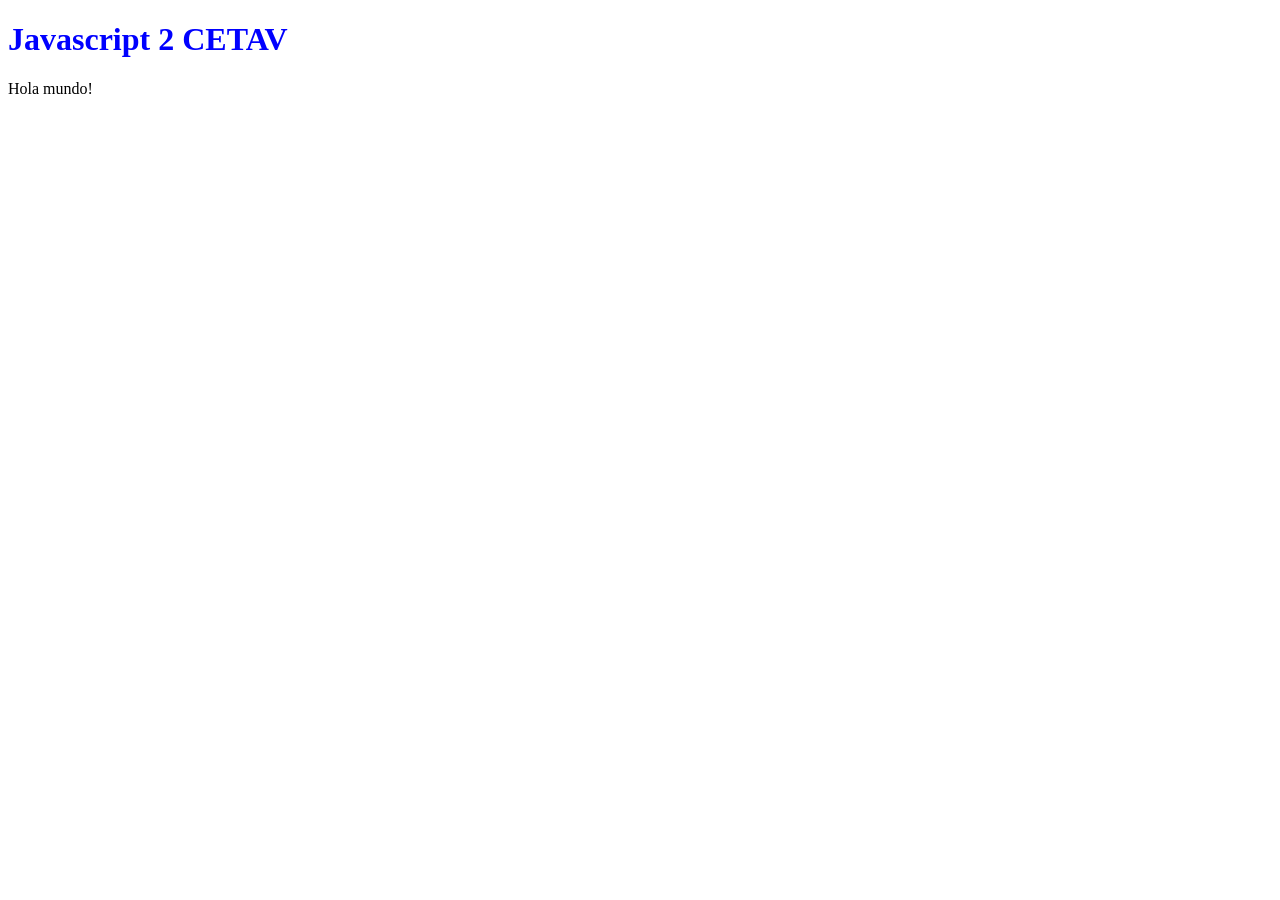
==== src/index.html @ eb794f96 "First commit, initialized repository." ====
<!DOCTYPE html>
<html lang="en">
<head>
  <meta charset="UTF-8">
  <meta name="viewport" content="width=device-width, initial-scale=1.0">
  <meta http-equiv="X-UA-Compatible" content="ie=edge">
  <link rel="stylesheet" href="css/styles.css">
  <title>Javascript 2 CETAV</title>
</head>
<body>
  <h1>Javascript 2 CETAV</h1>
  <div id="container"></div>
  <script src="js/script.js"></script>
</body>
</html>
---- src/css/styles.css ----
/* Project styles */

h1 {
  color: blue;
}
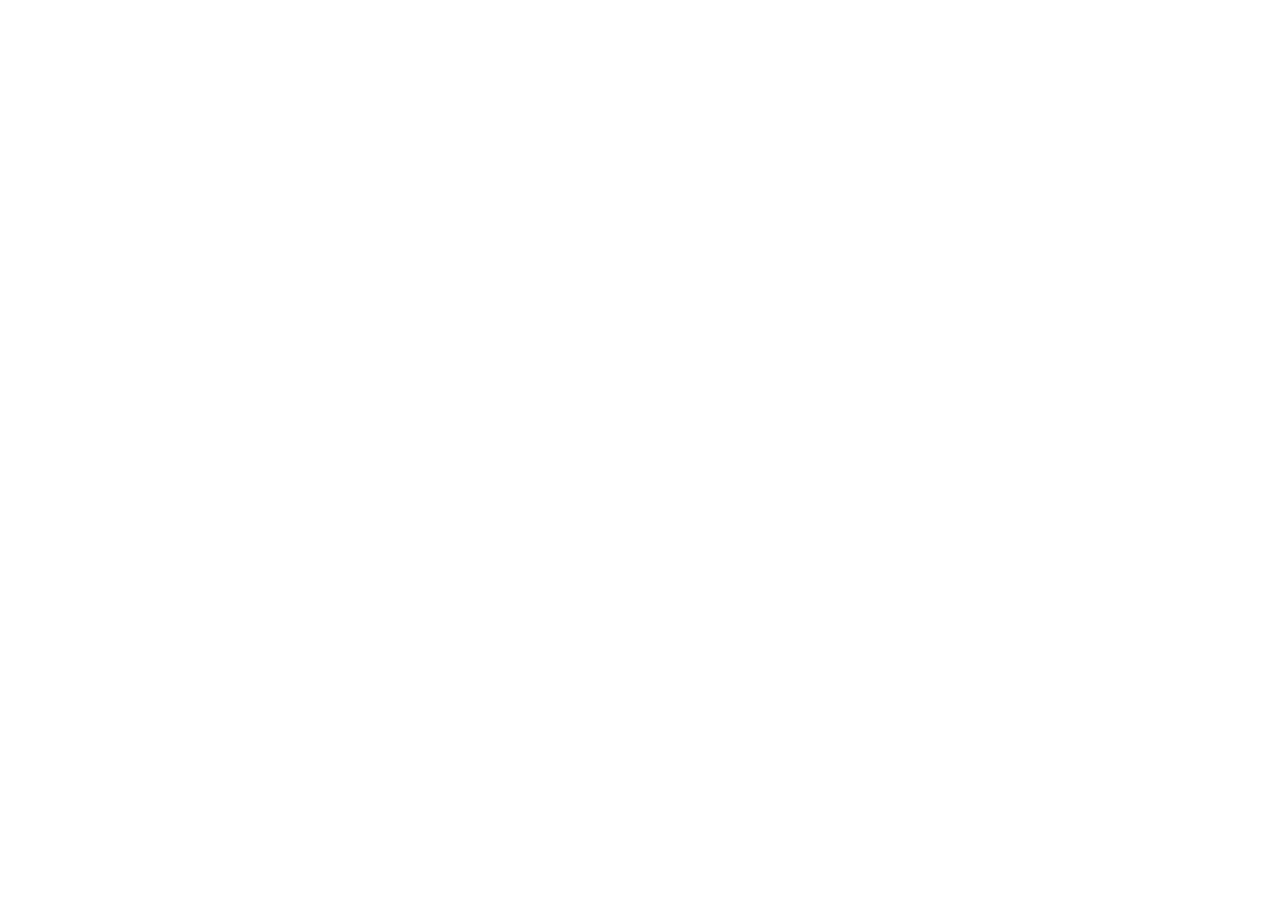
==== commit 1c6f2541: "Have added basic structure for PSD project." ====
--- a/src/index.html
+++ b/src/index.html
@@ -5,11 +5,9 @@
   <meta name="viewport" content="width=device-width, initial-scale=1.0">
   <meta http-equiv="X-UA-Compatible" content="ie=edge">
   <link rel="stylesheet" href="css/styles.css">
-  <title>Javascript 2 CETAV</title>
+  <title>PSD final test.</title>
 </head>
 <body>
-  <h1>Javascript 2 CETAV</h1>
-  <div id="container"></div>
   <script src="js/script.js"></script>
 </body>
 </html>
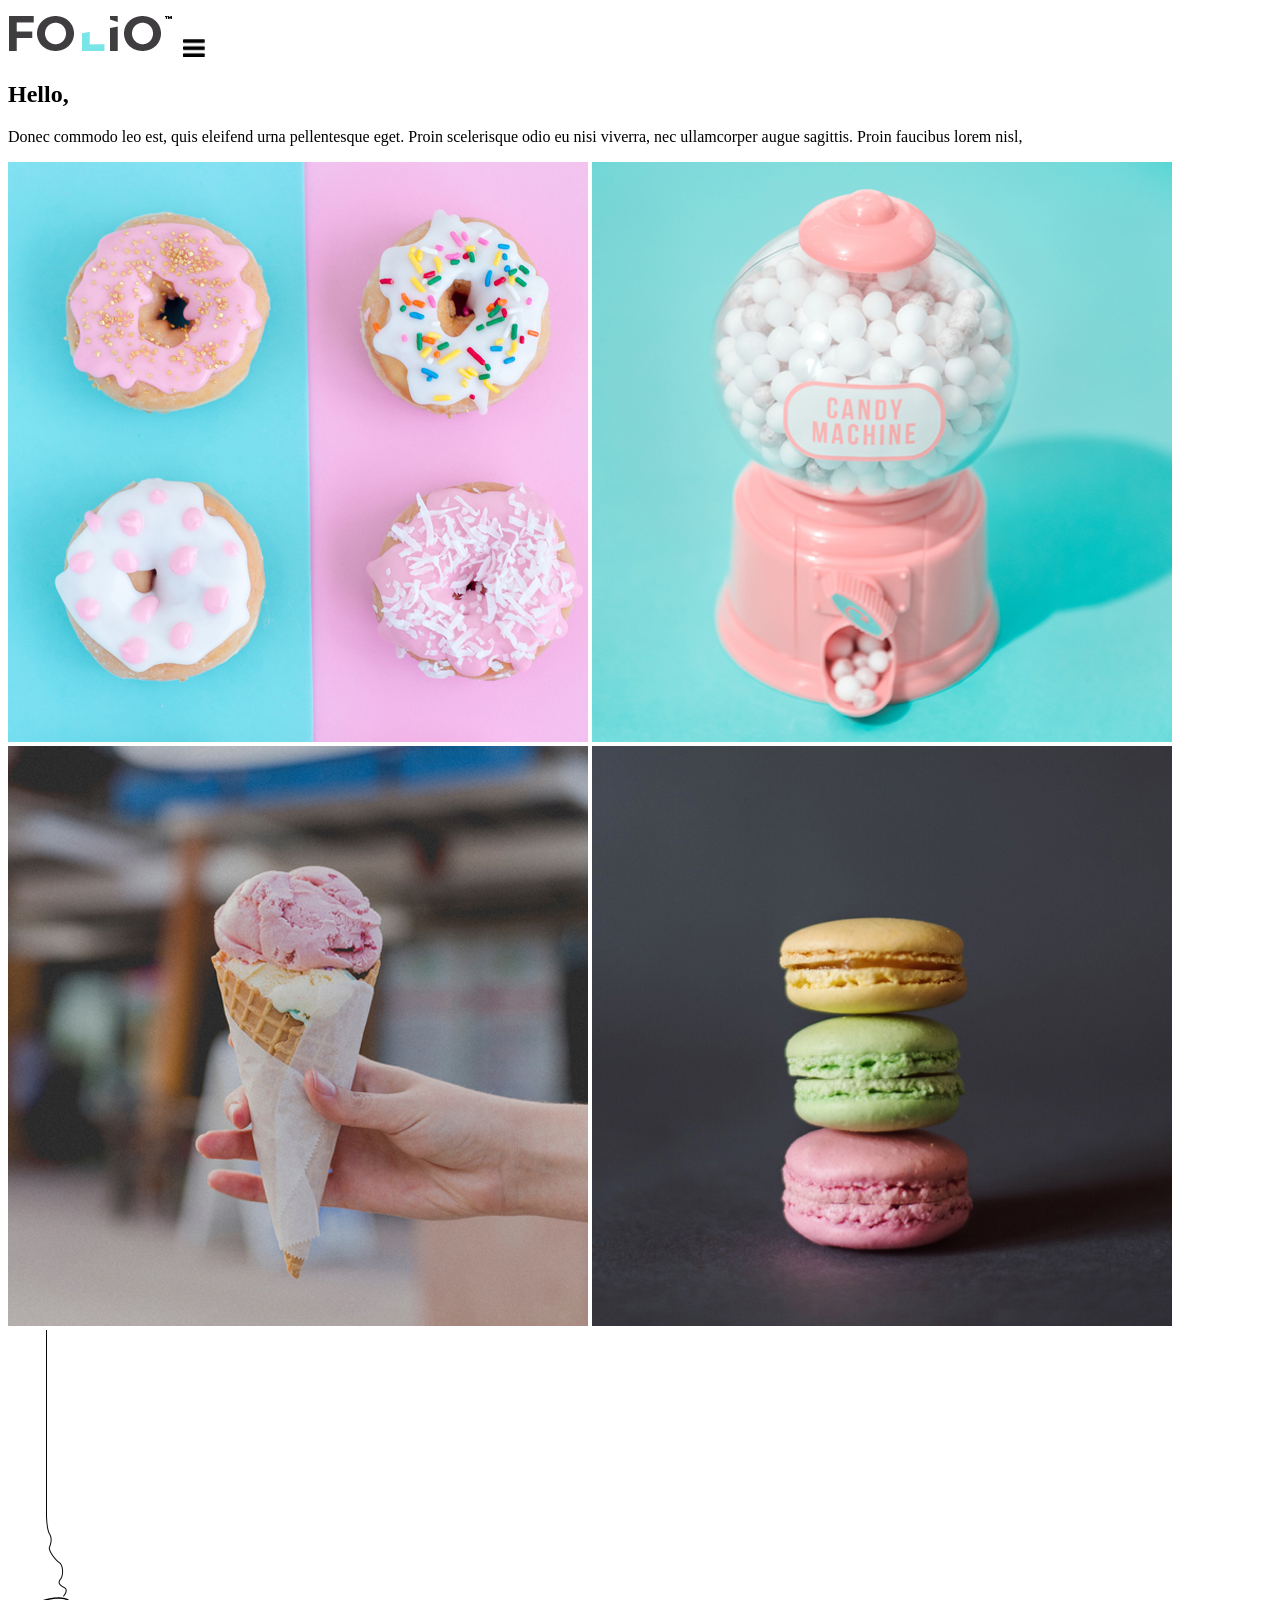
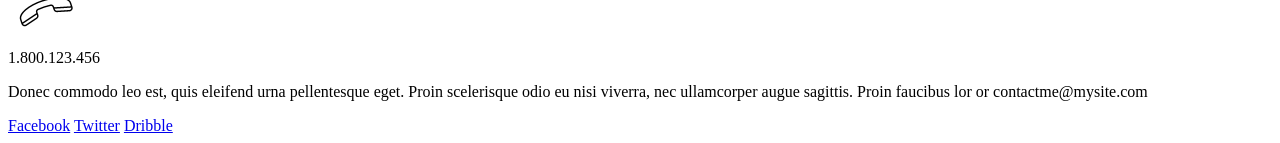
==== commit fa102849: "Have added basic HTML structure to project." ====
--- a/src/index.html
+++ b/src/index.html
@@ -4,10 +4,38 @@
   <meta charset="UTF-8">
   <meta name="viewport" content="width=device-width, initial-scale=1.0">
   <meta http-equiv="X-UA-Compatible" content="ie=edge">
+  <link href="https://fonts.googleapis.com/css?family=Montserrat:100,100i,200,200i,300,300i,400,400i,500,500i,600,600i,700,700i,900" rel="stylesheet">
   <link rel="stylesheet" href="css/styles.css">
   <title>PSD final test.</title>
 </head>
 <body>
+  <div class="mainWrapper">
+    <div class="headerBanner">
+      <img src="assets/logo.png" alt="">
+      <img src="assets/burgerMenu.png" alt="">
+    </div>
+    <div class="titleWrapper">
+      <h2>Hello,</h2>
+      <p>Donec commodo leo est, quis eleifend urna pellentesque eget. Proin scelerisque odio eu nisi viverra, nec ullamcorper augue sagittis. Proin faucibus lorem nisl, </p>
+    </div>
+    <div class="imgWrapper">
+      <img src="assets/img1.jpg" alt="">
+      <img src="assets/img2.jpg" alt="">
+      <img src="assets/img3.jpg" alt="">
+      <img src="assets/img4.jpg" alt="">
+    </div>
+    <div class="footerBlock">
+      <img src="assets/phoneIcon.png" alt="">
+      <p>1.800.123.456</p>
+      <p>Donec commodo leo est, quis eleifend urna pellentesque eget. Proin scelerisque odio eu nisi viverra,
+        nec ullamcorper augue sagittis. Proin faucibus lor or <span class="hyperLink">contactme@mysite.com</span>
+      </p>
+      <a href="#" target="bank">Facebook</a>
+      <a href="#" target="bank">Twitter</a>
+      <a href="#" target="bank">Dribble</a>
+    </div>
+
+  </div>
   <script src="js/script.js"></script>
 </body>
 </html>
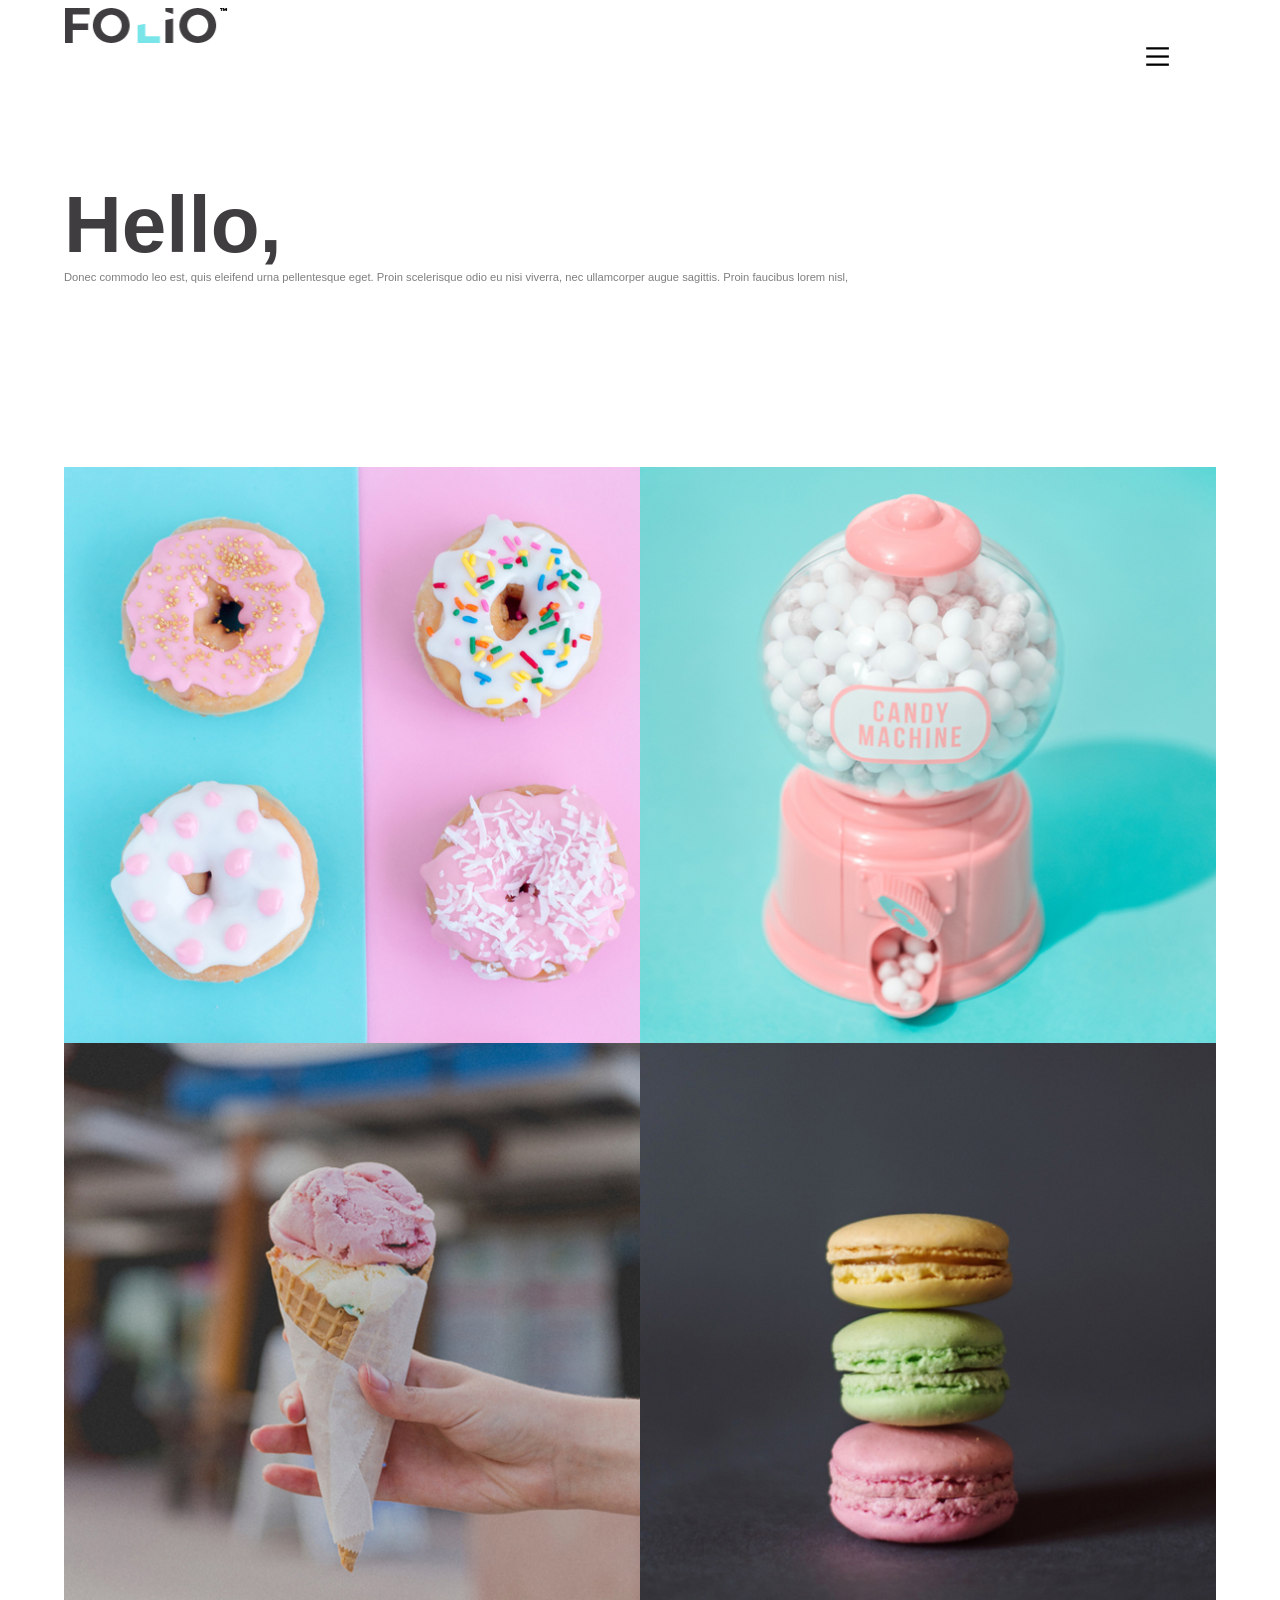
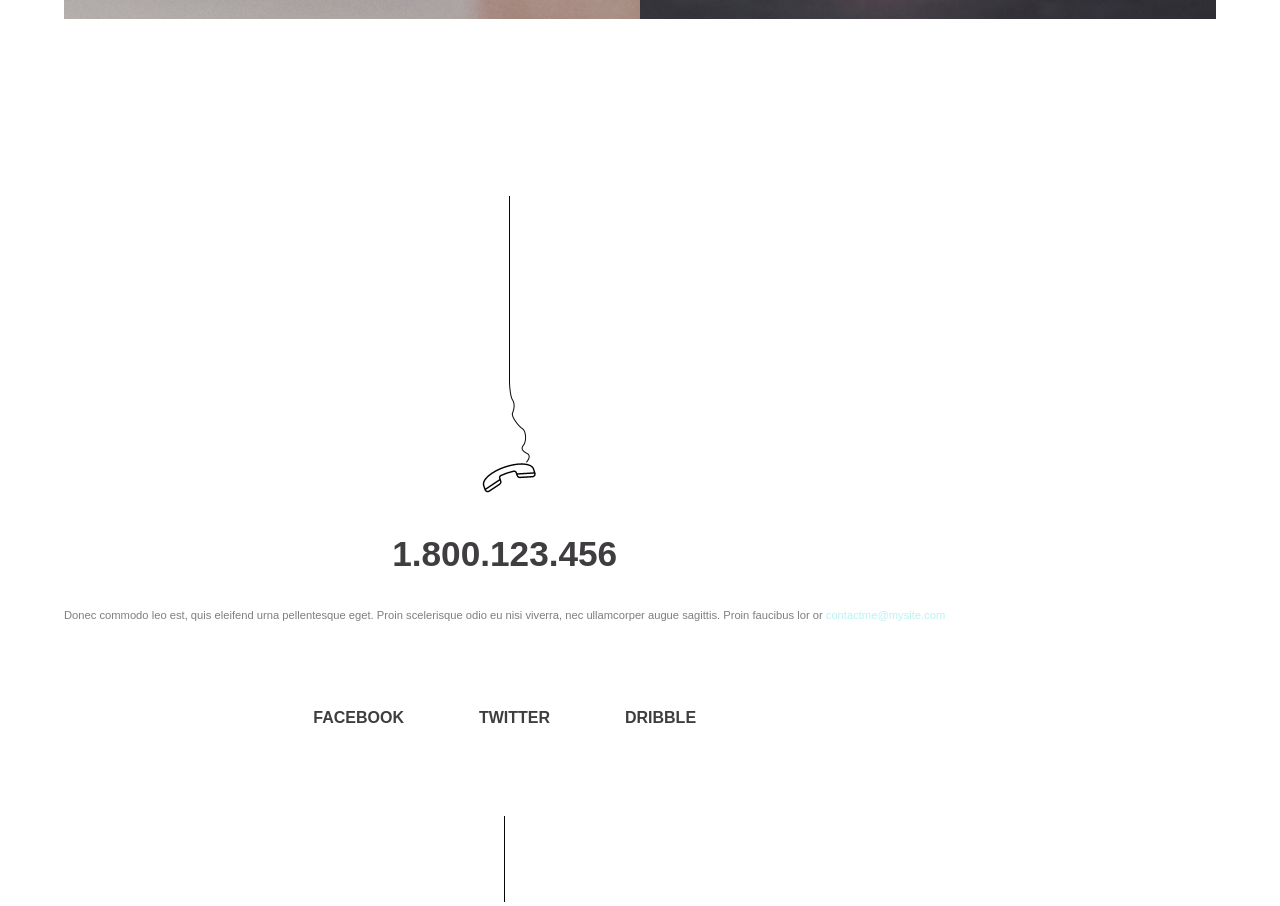
==== commit ea9ed05a: "Have added styles for MobileFirst" ====
--- a/src/index.html
+++ b/src/index.html
@@ -5,36 +5,38 @@
   <meta name="viewport" content="width=device-width, initial-scale=1.0">
   <meta http-equiv="X-UA-Compatible" content="ie=edge">
   <link href="https://fonts.googleapis.com/css?family=Montserrat:100,100i,200,200i,300,300i,400,400i,500,500i,600,600i,700,700i,900" rel="stylesheet">
-  <link rel="stylesheet" href="css/styles.css">
+  <link rel="stylesheet" href="css/style.css">
   <title>PSD final test.</title>
 </head>
 <body>
   <div class="mainWrapper">
     <div class="headerBanner">
-      <img src="assets/logo.png" alt="">
-      <img src="assets/burgerMenu.png" alt="">
+      <img src="assets/logo.png" alt="Folio icon" class="folioIcon">
+      <img src="assets/burgerMenu.png" alt="Hamburger icon menu" class="burgerIcon">
     </div>
     <div class="titleWrapper">
-      <h2>Hello,</h2>
-      <p>Donec commodo leo est, quis eleifend urna pellentesque eget. Proin scelerisque odio eu nisi viverra, nec ullamcorper augue sagittis. Proin faucibus lorem nisl, </p>
+      <h2 class="welcomeTitle">Hello,</h2>
+      <p class="contentParagraph">Donec commodo leo est, quis eleifend urna pellentesque eget. Proin scelerisque odio eu nisi viverra, nec ullamcorper augue sagittis. Proin faucibus lorem nisl,  </p>
     </div>
     <div class="imgWrapper">
-      <img src="assets/img1.jpg" alt="">
-      <img src="assets/img2.jpg" alt="">
-      <img src="assets/img3.jpg" alt="">
-      <img src="assets/img4.jpg" alt="">
+      <img src="assets/img1.jpg" class="img" alt="">
+      <img src="assets/img2.jpg" class="img" alt="">
+      <img src="assets/img3.jpg" class="img" alt="">
+      <img src="assets/img4.jpg" class="img" alt="">
     </div>
     <div class="footerBlock">
       <img src="assets/phoneIcon.png" alt="">
-      <p>1.800.123.456</p>
-      <p>Donec commodo leo est, quis eleifend urna pellentesque eget. Proin scelerisque odio eu nisi viverra,
+      <p class="phoneNumber">1.800.123.456</p>
+      <p class="contentParagraph">Donec commodo leo est, quis eleifend urna pellentesque eget. Proin scelerisque odio eu nisi viverra,
         nec ullamcorper augue sagittis. Proin faucibus lor or <span class="hyperLink">contactme@mysite.com</span>
       </p>
-      <a href="#" target="bank">Facebook</a>
-      <a href="#" target="bank">Twitter</a>
-      <a href="#" target="bank">Dribble</a>
+      <div class="socialMediaBlock">
+        <a href="#" target="bank" class="socialMedia">Facebook</a>
+        <a href="#" target="bank" class="socialMedia">Twitter</a>
+        <a href="#" target="bank" class="socialMedia">Dribble</a>
+      </div>
+      <img src="assets/phoneIcon2.png" alt="">
     </div>
-
   </div>
   <script src="js/script.js"></script>
 </body>
--- a/src/css/style.css
+++ b/src/css/style.css
@@ -0,0 +1,70 @@
+* {
+  font-family: 'Montserrat', sans-serif; }
+
+body {
+  background-color: #fff;
+  width: 100vw;
+  height: 100vh;
+  margin: 0;
+  overflow-x: hidden; }
+
+.mainWrapper {
+  margin: 0 auto;
+  width: 90vw; }
+
+.headerBanner::after {
+  clear: both;
+  content: '';
+  display: block; }
+
+.folioIcon {
+  float: left;
+  width: 170px; }
+
+.burgerIcon {
+  float: right;
+  width: 25px;
+  padding: 4%; }
+
+.welcomeTitle {
+  color: #403d40;
+  font-size: 5rem;
+  margin-bottom: 0; }
+
+.contentParagraph {
+  color: black;
+  opacity: 0.5;
+  font-size: 0.7rem;
+  margin-top: 0; }
+
+.imgWrapper {
+  margin: 15% 0;
+  display: inline-block; }
+
+.img {
+  width: 50%;
+  float: left; }
+
+.footerBlock {
+  display: inline-block;
+  text-align: center; }
+
+.phoneNumber {
+  color: #403d40;
+  font-weight: bold;
+  font-size: 2.2rem; }
+
+.hyperLink {
+  color: #79e5e9; }
+
+.socialMediaBlock {
+  margin: 10% 0; }
+
+.socialMedia {
+  text-decoration: none;
+  text-transform: uppercase;
+  color: #403d40;
+  font-weight: bold;
+  margin: 4%; }
+
+/*# sourceMappingURL=style.css.map */
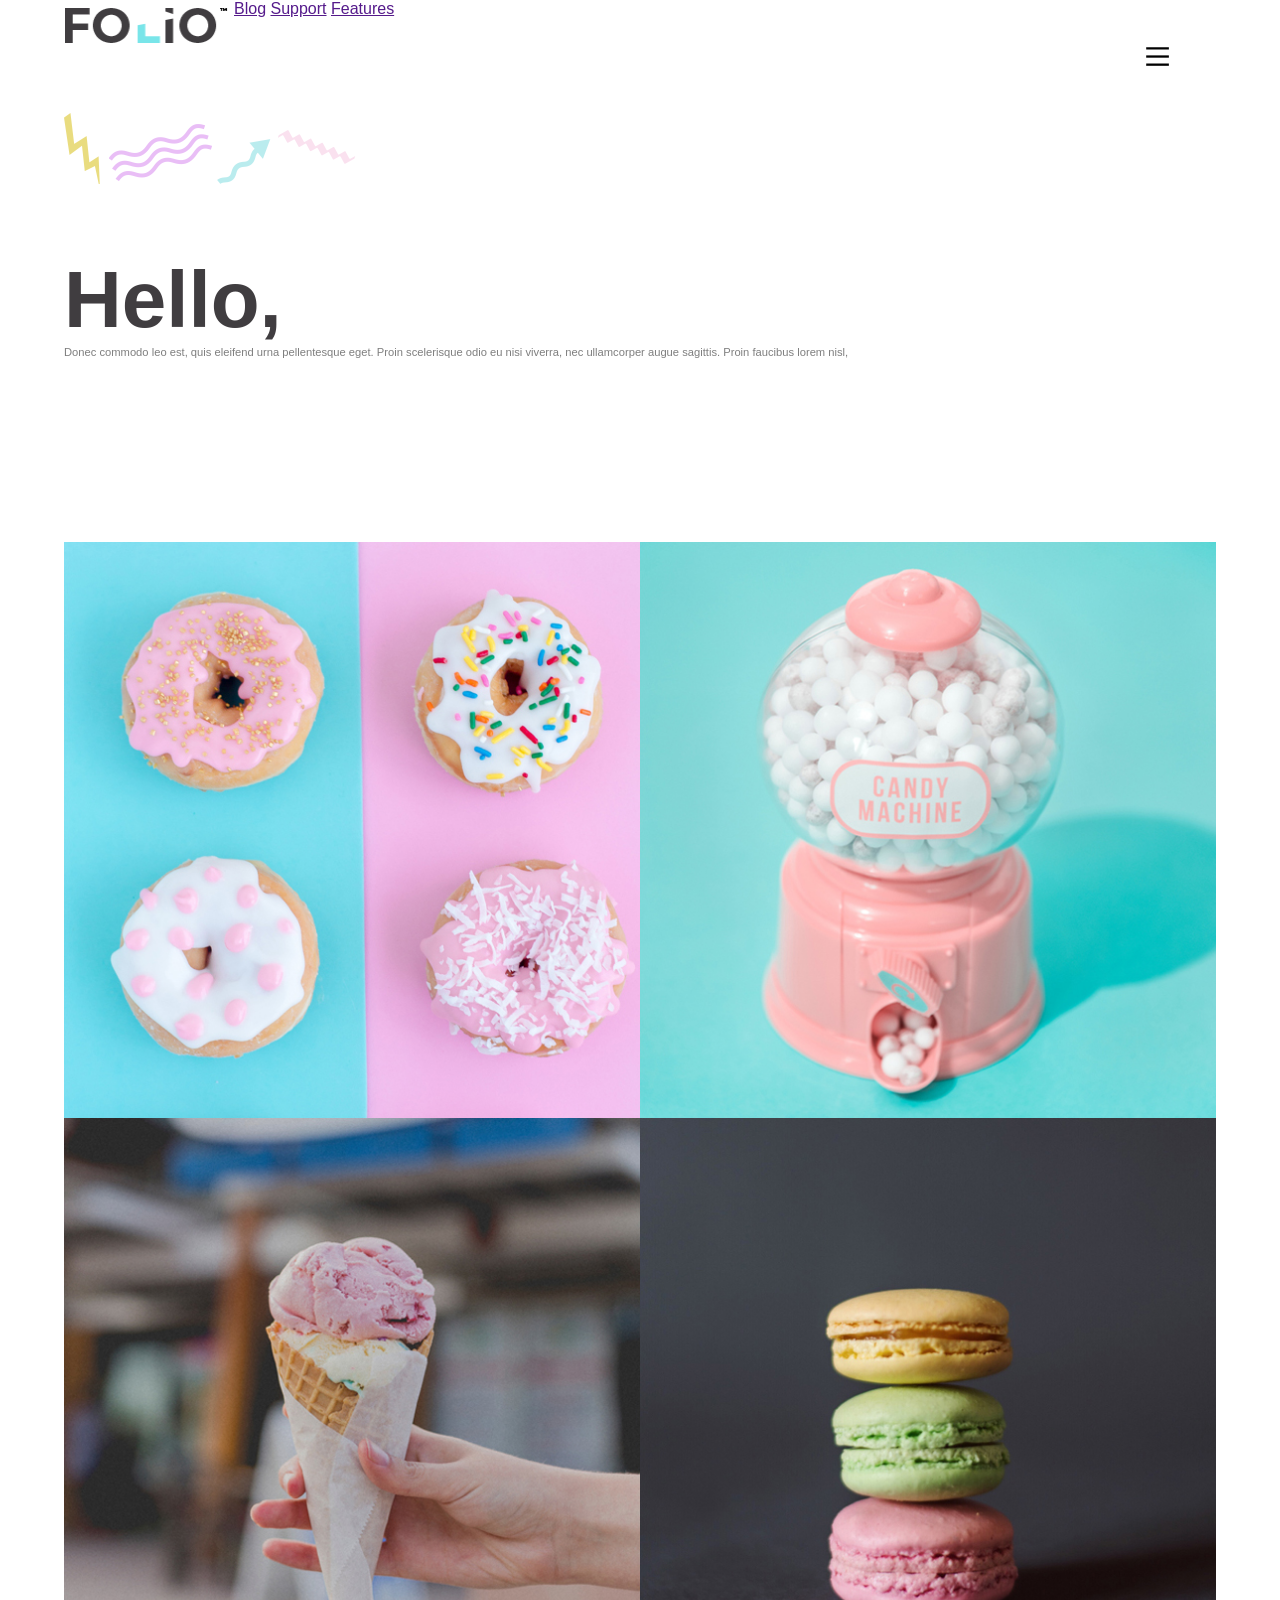
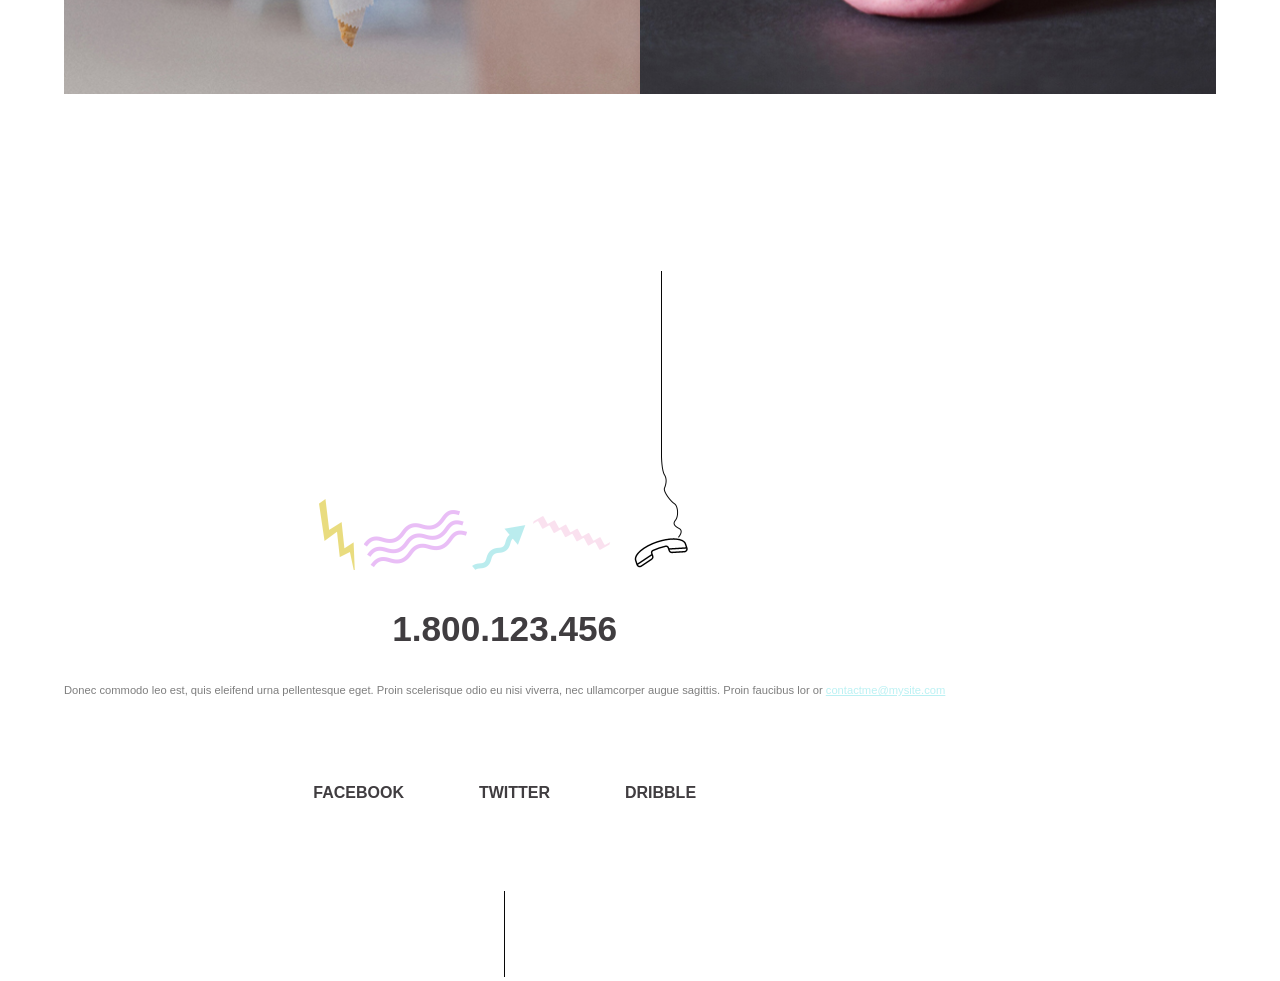
==== commit 7e9164fd: "Have completed Mobile and Tablet MediaQueries. Have added styles and transitions to btns." ====
--- a/src/index.html
+++ b/src/index.html
@@ -12,9 +12,20 @@
   <div class="mainWrapper">
     <div class="headerBanner">
       <img src="assets/logo.png" alt="Folio icon" class="folioIcon">
-      <img src="assets/burgerMenu.png" alt="Hamburger icon menu" class="burgerIcon">
+      <div class="burgerWrapper">
+        <img src="assets/burgerMenu.png" alt="Hamburger icon menu" class="burgerIcon">
+        <div class="tabsMenu">
+          <a href="" class="anchorBtn">Blog</a>
+          <a href="" class="anchorBtn">Support</a>
+          <a href="" class="anchorBtn">Features</a>
+        </div>
+      </div>
     </div>
     <div class="titleWrapper">
+      <img src="assets/icon1.png" alt="thunder icon" class="backgroundIcons thunderIconTop">
+      <img src="assets/icon2.png" alt="water icon" class="backgroundIcons waterIconTop">
+      <img src="assets/icon3.png" alt="arrow icon" class="backgroundIcons arrowIconTop">
+      <img src="assets/icon4.png" alt="waves icon" class="backgroundIcons wavesIconTop">
       <h2 class="welcomeTitle">Hello,</h2>
       <p class="contentParagraph">Donec commodo leo est, quis eleifend urna pellentesque eget. Proin scelerisque odio eu nisi viverra, nec ullamcorper augue sagittis. Proin faucibus lorem nisl,  </p>
     </div>
@@ -25,10 +36,14 @@
       <img src="assets/img4.jpg" class="img" alt="">
     </div>
     <div class="footerBlock">
+      <img src="assets/icon1.png" alt="thunder icon" class="backgroundIcons thunderIconButtom">
+      <img src="assets/icon2.png" alt="water icon" class="backgroundIcons waterIconButtom">
+      <img src="assets/icon3.png" alt="arrow icon" class="backgroundIcons arrowIconButtom">
+      <img src="assets/icon4.png" alt="waves icon" class="backgroundIcons wavesIconButtom">
       <img src="assets/phoneIcon.png" alt="">
       <p class="phoneNumber">1.800.123.456</p>
       <p class="contentParagraph">Donec commodo leo est, quis eleifend urna pellentesque eget. Proin scelerisque odio eu nisi viverra,
-        nec ullamcorper augue sagittis. Proin faucibus lor or <span class="hyperLink">contactme@mysite.com</span>
+        nec ullamcorper augue sagittis. Proin faucibus lor or <a href="" class="hyperLink">contactme@mysite.com</a>
       </p>
       <div class="socialMediaBlock">
         <a href="#" target="bank" class="socialMedia">Facebook</a>
@@ -38,6 +53,5 @@
       <img src="assets/phoneIcon2.png" alt="">
     </div>
   </div>
-  <script src="js/script.js"></script>
 </body>
 </html>
